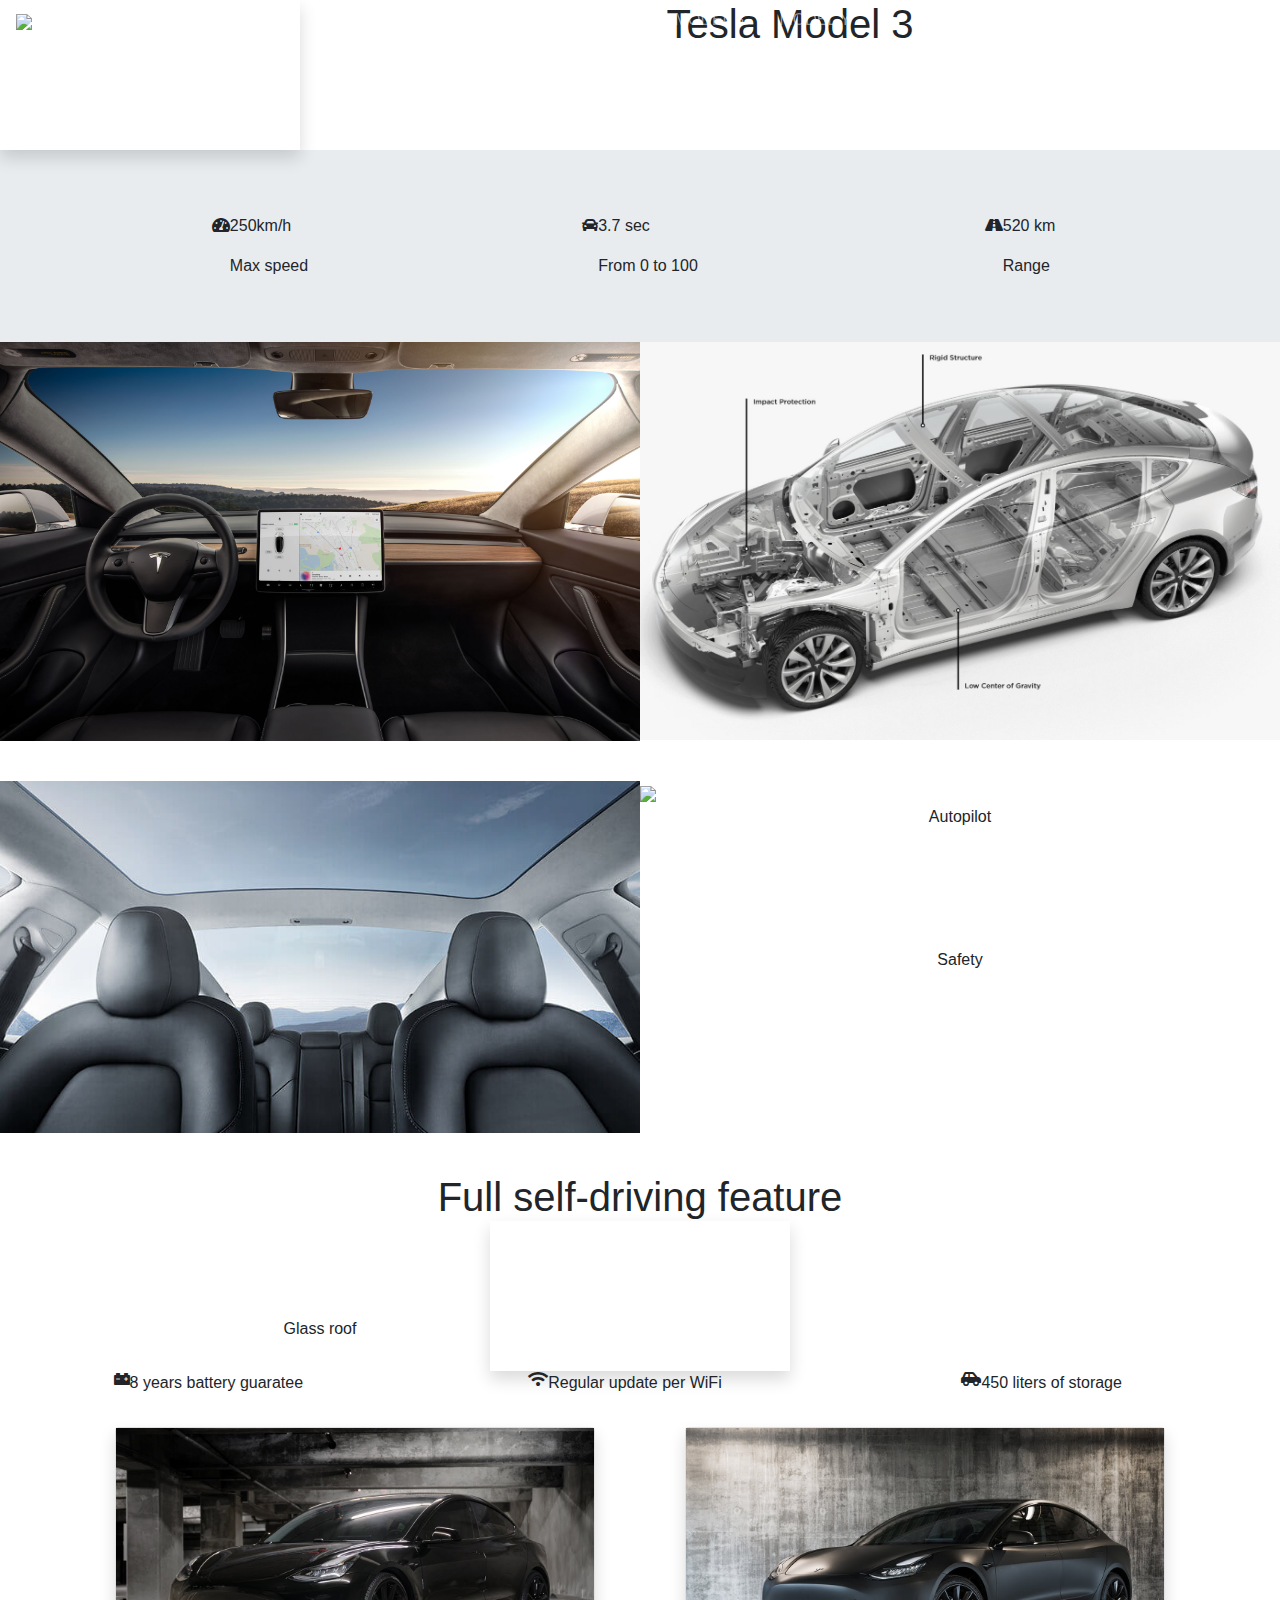
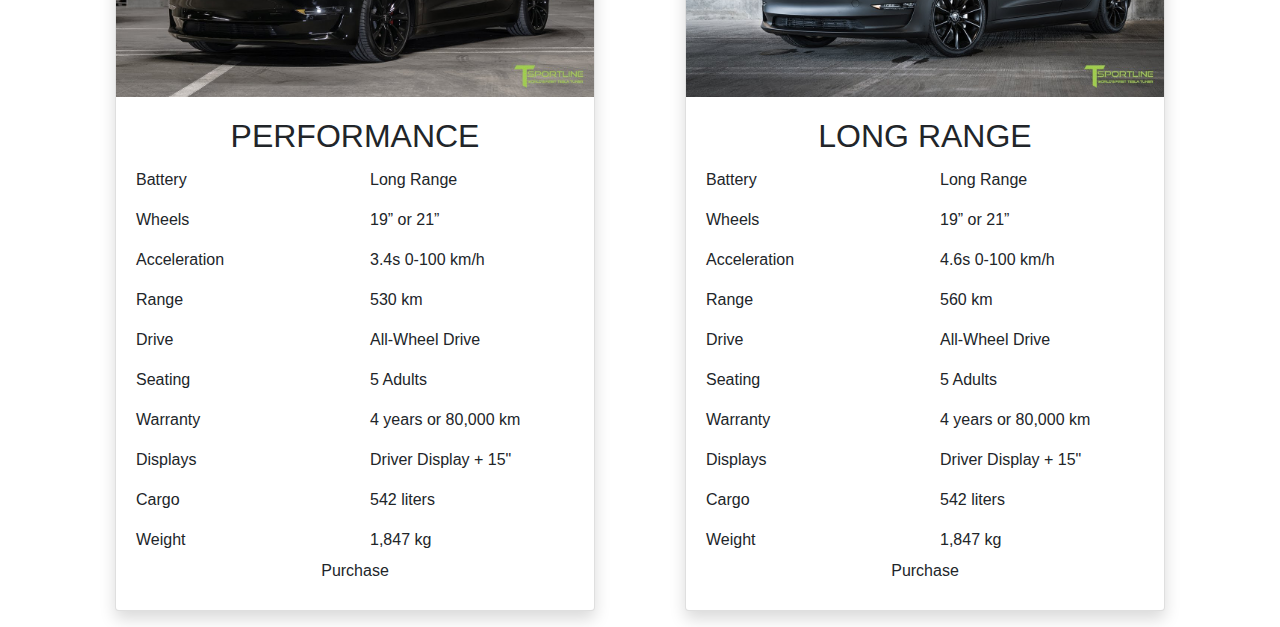
==== model3.html @ 92d35135 "Add files via upload" ====
<!DOCTYPE html>
<html>
<head>
	 <meta charset="utf-8">
    <meta name="viewport" content="width=device-width, initial-scale=1, shrink-to-fit=no">
    <!-- Bootstrap CSS -->
    <link rel="stylesheet" type="text/css" href="https://stackpath.bootstrapcdn.com/bootstrap/4.5.0/css/bootstrap.min.css">
    <link rel="stylesheet" href="https://stackpath.bootstrapcdn.com/bootstrap/4.5.0/css/bootstrap.min.css" integrity="sha384-9aIt2nRpC12Uk9gS9baDl411NQApFmC26EwAOH8WgZl5MYYxFfc+NcPb1dKGj7Sk" crossorigin="anonymous">
   
   
    <link href="https://fonts.googleapis.com/css2?family=Nunito&display=swap" rel="stylesheet">
    <link href="https://fonts.googleapis.com/css2?family=Lato&display=swap" rel="stylesheet">
	<title>Tesla Model 3</title>

	 <link rel="stylesheet" href="https://use.fontawesome.com/releases/v5.11.2/css/all.css">

	<link rel="stylesheet" type="text/css" href="model3-style.css">
</head>

<body>
<!-- Navbar -->

	<nav id="mainNavbar"class="navbar navbar-dark  scrolled navbar-expand-lg py-0 fixed-top">
		  <a href="index.html" class="navbar-brand"> <img src="https://img.icons8.com/color/48/000000/tesla-logo.png"/></a>
		  <button class="navbar-toggler" data-toggle="collapse" data-target="#navLinks" aria-label="Toggle navigation">
        <span class="navbar-toggler-icon"></span>
      </button>
      <div class="collapse navbar-collapse " id="navLinks">
      <ul class=" nav navbar-nav w-100 ">
        <li class="nav-item">
          <a href="index.html" class="nav-link">HOME </a>
        </li>
        <li class="nav-item ">
          <a href="" class="nav-link">ABOUT </a>
        </li>
      </ul>
      <ul class=" nav navbar-nav w-100 justify-content-between ">
          <li class="nav-item ">
          <a href="modelS.html" class="nav-link">MODEL S</a>
          </li>
        <li class="nav-item ">
          <a href="modelX.html" class="nav-link">MODEL X</a>
        </li>
        <li class="nav-item ">
          <a href="#" class="nav-link">MODEL 3</a>
        </li>
        <li class="nav-item ">
          <a href="modelY.html" class="nav-link">MODEL Y</a>
        </li>
    </ul>
    <ul class=" nav navbar-nav w-100 justify-content-end">
         <li class="nav-item ">
          <a href="#" class="nav-link">SIGN IN</a>
        </li>
    </ul>
    
    	</div>
		
</nav> <!-- navbar -->

<header class="d-flex justify-content-center ">
	<video id="myvideo" playsinline="playsinline" autoplay="autoplay" muted="muted" loop="loop" class="shadow ">
	    <source src="m3.mp4" type="video/mp4">
	 </video>
	 
 


<div class=" tesla-header container  h-100 d-flex justify-content-center text-center">
	 	<div class="d-flex h-100 w-100 align-items-start justify-content-center">
	 		<div >
	 			<h1 class="tesla-title m-0 rounded"> Tesla Model 3</h1>
	 		</div>
	 	</div>
	 </div>
</header>


<!-- Banner --> 
<div id="mS-banner" class="jumbotron jumbotron-fluid m-0">
  	<div class="container">
  		<div class="row ">
	  		<div class="col-xs-12 col-sm-6 col-md-4 d-flex justify-content-center mS-banner">
			   <div> <i class="fas fa-tachometer-alt"></i> </div>
			    <div class="banner-item-value">
			    	<p>250km/h</p>
			    	<span>Max speed</span>
			    </div>
	  		</div>

	  		<div class="col-xs-12 col-sm-6 col-md-4 d-flex justify-content-center mS-banner">
			   <div> <i class="fas fa-car"></i> </div>
			    <div class="banner-item-value">
			    	<p>3.7 sec</p>
			    	<span>From 0 to 100</span>
			    </div>
	  		</div>

	  		<div class="col-xs-12 col-sm-6 col-md-4 d-flex justify-content-center mS-banner">
			   <div> <i class="fas fa-road"></i> </div>
			    <div class="banner-item-value">
			    	<p>520 km</p>
			    	<span>Range</span>
			    </div>
	  		</div>
		</div>
	</div>
</div>

<!-- Photo Block -->
	<div class="photo-blog container-fluid p-0 ">
		<div class="container-fluid">
		<div class="row"> 
		<div class="photo-blog-item col-md-12 col-lg-6  p-0">
			<img class="img-fluid p-0 photoblockimage"  src="images/m3-photo-blog1.jpg">
			<p class="photo-blog-text special w-100 h-100 d-flex align-items-center justify-content-center" >15 Inch Display</p>
		</div>

		<div class=" photo-blog-item col-md-12 col-lg-6  p-0 ">
			<img class="img-fluid p-0 photoblockimage"  src="images/m3-photo-blog2.jpg">
			<p class="photo-blog-text special  w-100 h-100 d-flex align-items-center justify-content-center" >Safety</p>
		</div> 

		<div class=" photo-blog-item-third col-md-12 col-lg-6  p-0 ">
			<img class="img-fluid p-0 photoblockimage myImg "  src="images/m3-photo-blog3.jpg">
			<p class="photo-blog-text special  w-100 h-100 d-flex align-items-center justify-content-center" >Glass roof</p>
		</div>

		
		<div class="photo-blog-item-third col-md-12 col-lg-6  p-0">
			<img class="img-fluid p-0 photoblockimage"  src="https://cdn.twimlai.com/wp-content/uploads/2016/07/17172603/Tesla-Autopilot.jpg">
			<p class="photo-blog-text special d-flex align-items-center justify-content-center" >Autopilot</p>
		</div>

		</div>
	</div>
	</div>

<!-- Video -->
<div class="d-flex h-100 w-100 align-items-start justify-content-center text-center video-content"> 
	<h1 class="tesla-title  m-0">Full self-driving feature</h1>
</div>
	<div class=" video-content d-flex justify-content-center">
		<video id="my-second-video" playsinline="playsinline" autoplay="autoplay" muted="muted" loop="loop" class="shadow ">
			    <source src="autopilot.mp4" type="video/mp4">
		</video>
	</div>


<!-- Main Banner -->
<div class="main-banner ">
	<div class="container-fluid">
		<div class="row main-banner-content  w-100 ">

			<div class="col-md-4 d-flex justify-content-center p-0">
				<i class="fas fa-car-battery"></i>
				<p >8 years battery guaratee</p>
			</div>

			<div class="col-md-4 d-flex justify-content-center p-0">
				<i class="fas fa-wifi"></i>
				<p>Regular update per WiFi</p>
			</div>

			<div class="col-md-4 d-flex justify-content-center p-0">
				<i class="fas fa-car-side"></i>
				<p>450 liters of storage</p>
			</div>


		</div> 
	</div>
</div>


<div class="purchase-page">
	<div class="container">
		<div class="row">
			<div class="col-md-6 p-0 d-flex justify-content-center">
				<div class="card shadow my-3" style="width: 30rem;">
					  <img class="img-fluid"  src="images/model3.1.jpg" class="card-img-top" alt="...">
					  <div class="card-body text-center">
					    <h2 class="card-title text-center">PERFORMANCE</h2>
						    <div class="row">
						    	<div class="col-6 d-flex flex-column align-items-start card-border">
						    <p class="card-text">Battery</p>
						    <p class="card-text">Wheels</p>
						    <p class="card-text">Acceleration</p>
						    <p class="card-text">Range</p>
						    <p class="card-text">Drive</p>
						    <p class="card-text">Seating</p>
						    <p class="card-text">Warranty</p>
						     <p class="card-text">Displays</p>
						     <p class="card-text">Cargo</p>	
						     <p class="card-text">Weight</p>		
						    	</div>
						    <div class="col-6 d-flex flex-column align-items-start">
						    <p class="card-text">Long Range</p>
						    <p class="card-text">19” or 21”</p>
						    <p class="card-text">3.4s 0-100 km/h</p>
						    <p class="card-text">530 km</p>
						    <p class="card-text">All-Wheel Drive</p>
						    <p class="card-text">5 Adults</p>
						    <p class="card-text">4 years or 80,000 km </p>
						    <p class="card-text">Driver Display + 15" </p>
						    <p class="card-text">542 liters</p>
						    <p class="card-text">1,847 kg</p>
						    	</div>

						    </div>

					       <a href="#" class="btn ">Purchase</a>
					  </div>
					</div>
			</div>

			<div class="col-md-6 p-0 d-flex justify-content-center">
				<div class="card shadow my-3" style="width: 30rem;">
					  <img class="img-fluid" src="images/model3.2.jpg" class="card-img-top" alt="...">
					  <div class="card-body text-center">
					    <h2 class="card-title ">LONG RANGE</h2>
						    <div class="row">
						    	<div class="col-6 d-flex flex-column align-items-start card-border">
						    <p class="card-text">Battery</p>
						    <p class="card-text">Wheels</p>
						    <p class="card-text">Acceleration</p>
						    <p class="card-text">Range</p>
						    <p class="card-text">Drive</p>
						    <p class="card-text">Seating</p>
						    <p class="card-text">Warranty</p>
						     <p class="card-text">Displays</p>
						     <p class="card-text">Cargo</p>	
						     <p class="card-text">Weight</p>		
						    	</div>
						    <div class="col-6 d-flex flex-column align-items-start">
						    <p class="card-text">Long Range</p>
						    <p class="card-text">19” or 21”</p>
						    <p class="card-text">4.6s 0-100 km/h</p>
						    <p class="card-text">560 km</p>
						    <p class="card-text">All-Wheel Drive</p>
						    <p class="card-text">5 Adults</p>
						    <p class="card-text">4 years or 80,000 km </p>
						    <p class="card-text">Driver Display + 15" </p>
						    <p class="card-text">542 liters</p>
						    <p class="card-text">1,847 kg</p>
						    	</div>

						    </div>

					       <a href="#" class="btn ">Purchase</a>
					  </div>
					</div>


			</div>

		</div>
	</div>
</div>		


<!-- Optional JavaScript -->
    <!-- jQuery first, then Popper.js, then Bootstrap JS -->
    <script src="https://code.jquery.com/jquery-3.5.1.slim.min.js" integrity="sha384-DfXdz2htPH0lsSSs5nCTpuj/zy4C+OGpamoFVy38MVBnE+IbbVYUew+OrCXaRkfj" crossorigin="anonymous"></script>
    <script src="https://cdn.jsdelivr.net/npm/popper.js@1.16.0/dist/umd/popper.min.js" integrity="sha384-Q6E9RHvbIyZFJoft+2mJbHaEWldlvI9IOYy5n3zV9zzTtmI3UksdQRVvoxMfooAo" crossorigin="anonymous"></script>
    <script src="https://stackpath.bootstrapcdn.com/bootstrap/4.5.0/js/bootstrap.min.js" integrity="sha384-OgVRvuATP1z7JjHLkuOU7Xw704+h835Lr+6QL9UvYjZE3Ipu6Tp75j7Bh/kR0JKI" crossorigin="anonymous"></script>
</body>
</html>
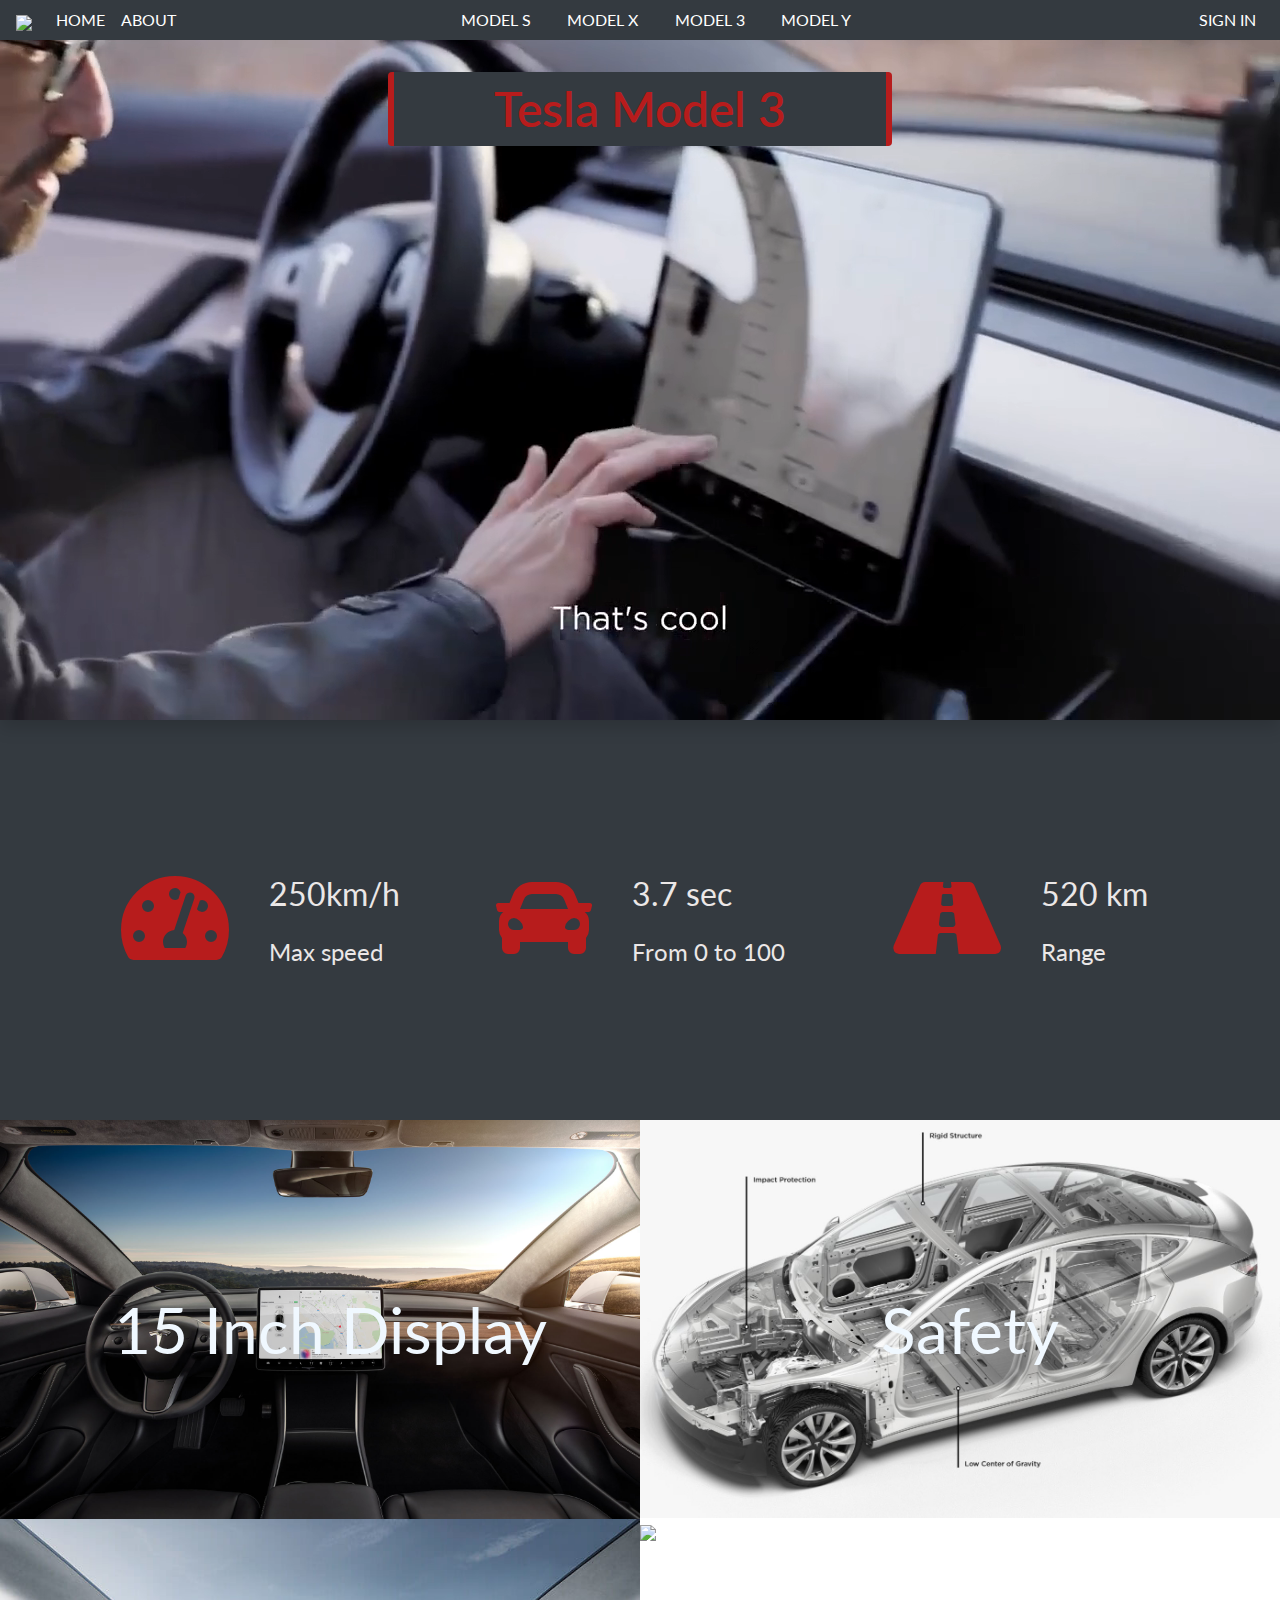
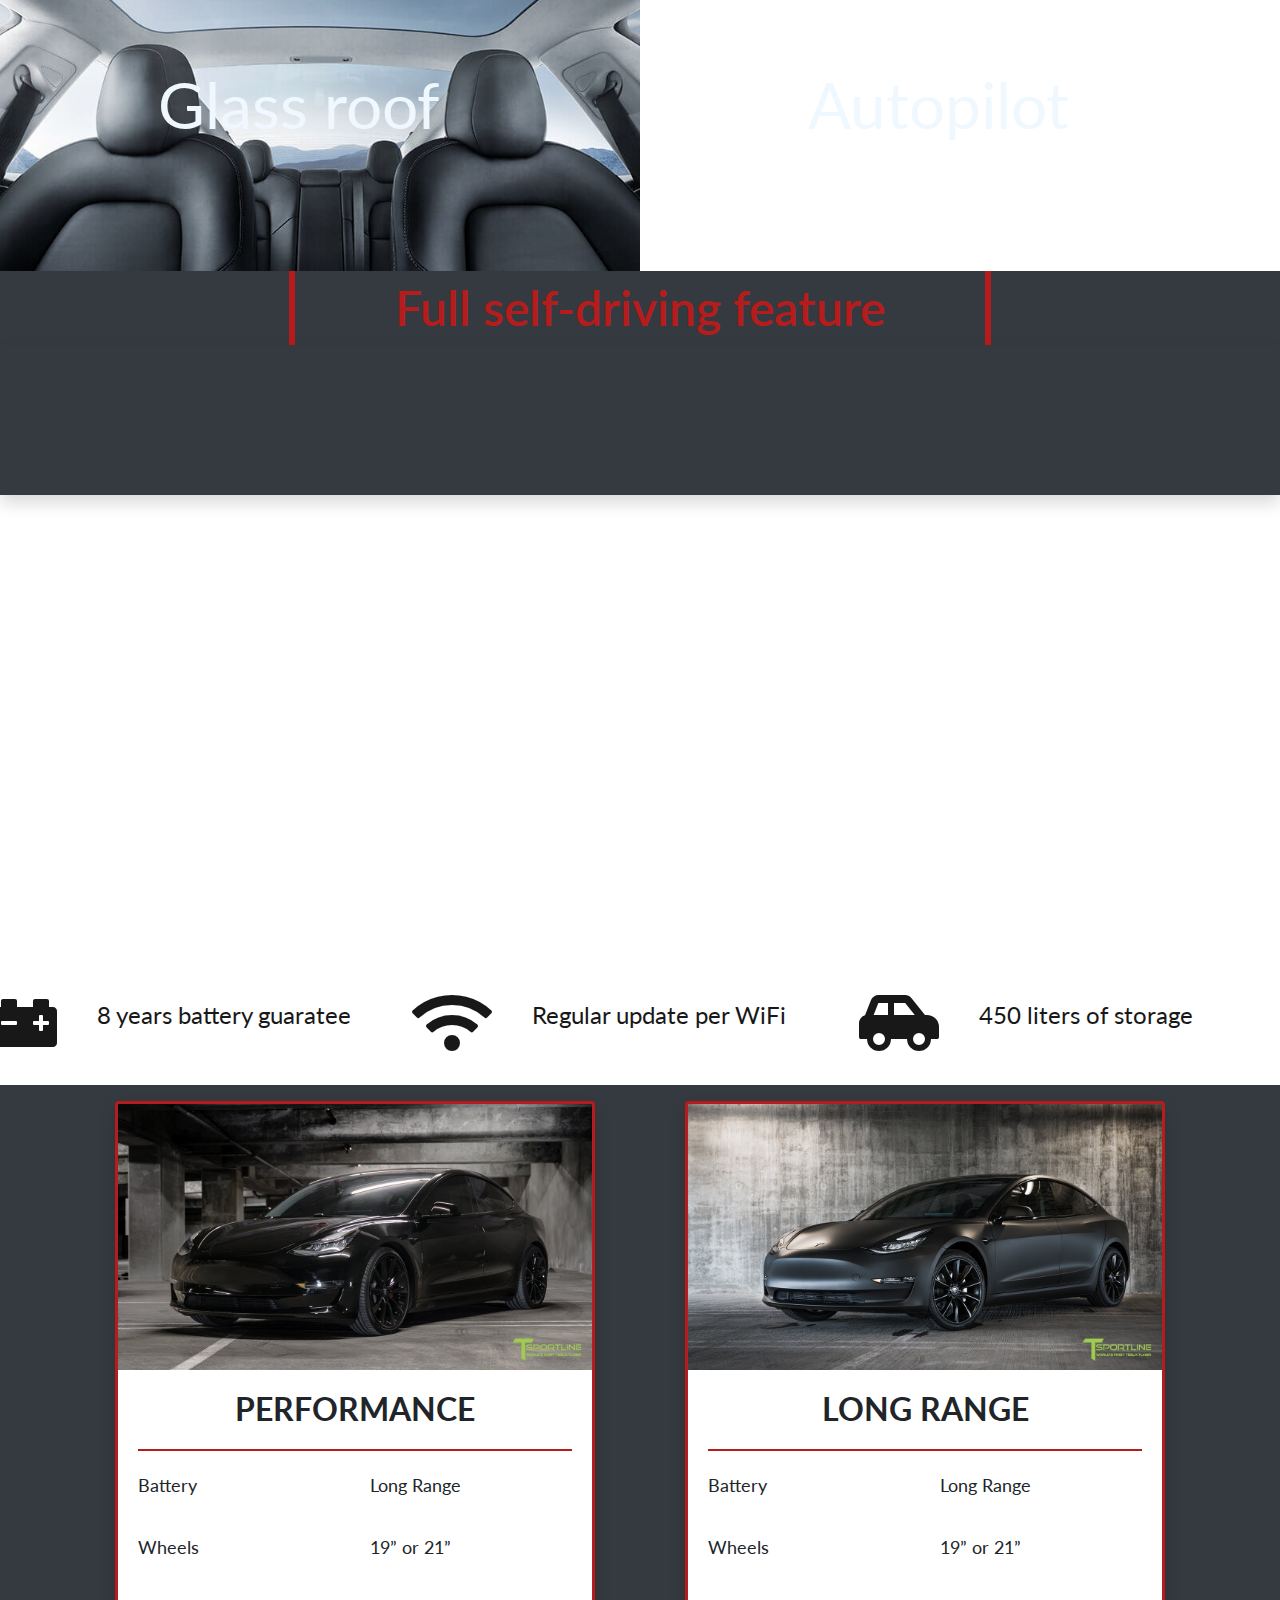
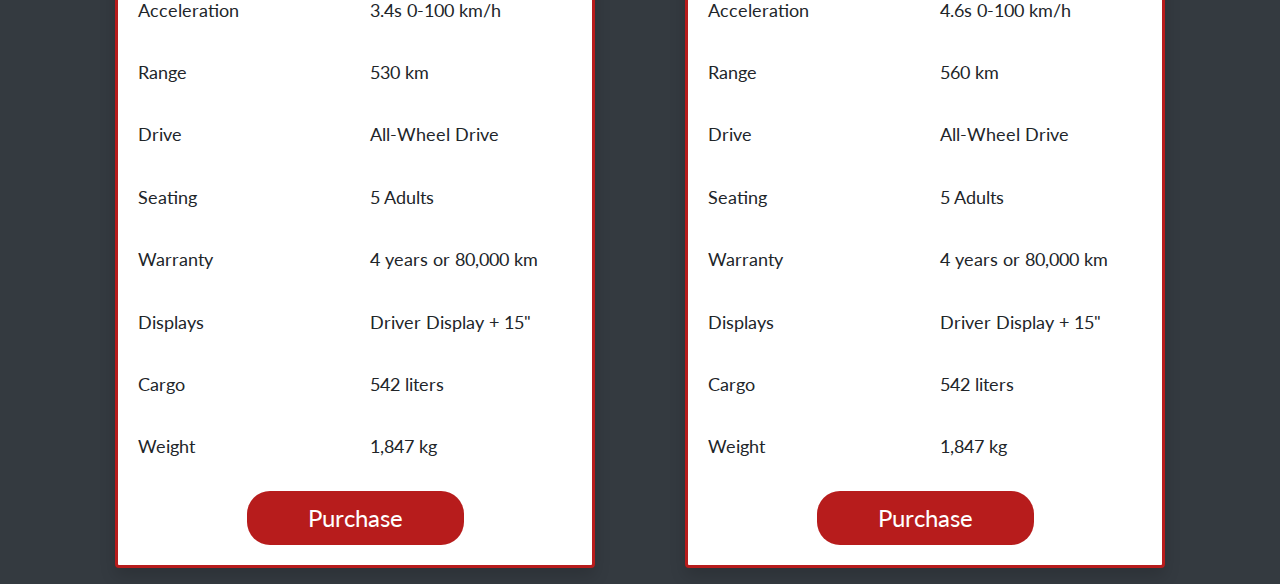
==== commit 1ae05377: "videos changed" ====
--- a/model3.html
+++ b/model3.html
@@ -142,7 +142,7 @@
 </div>
 	<div class=" video-content d-flex justify-content-center">
 		<video id="my-second-video" playsinline="playsinline" autoplay="autoplay" muted="muted" loop="loop" class="shadow ">
-			    <source src="autopilot.mp4" type="video/mp4">
+			    <source src="self-driving.mp4" type="video/mp4">
 		</video>
 	</div>
 
--- a/model3-style.css
+++ b/model3-style.css
@@ -0,0 +1,288 @@
+/* FONTS  */
+
+body{
+ font-family: 'Lato', sans-serif;
+;
+
+}
+
+
+
+@media (max-width: 992px) {  
+  .jumbotron .content h2#header-title{
+  	font-size:3rem;
+  	} /*1rem = 16px*/
+}
+ .mt-5 {
+  margin-top: 80px !important;
+}
+/*Style navbar*/
+#mainNavbar .nav-link{
+	color: white;
+	transition: linear .2s;
+}
+#mainNavbar .nav-link:hover{
+	color: #D51C1C;
+}
+
+.navbar.scrolled {
+	background-color: rgb(52,58,64);
+	transition: background 500ms;
+}
+
+/*Header*/
+#myvideo{
+	 width: 100%;
+	 height: 100%;
+}
+
+@media (max-width: 500px) {  
+  .tesla-title{
+  	font-size: 1rem !important;
+  	} 
+}
+
+header{
+	background-color: rgb(52,58,64);
+}
+
+header video{
+	position: relative;
+}
+
+.tesla-header{
+	position: absolute;
+	top: 8%;
+	z-index: 1;
+
+}
+
+.tesla-title{
+	font-size: 3rem;
+	color: #B71C1C;
+	background-color: #B71C1C ; /*logo red */
+	font-weight: 600;
+
+
+
+	background-color: #343A40;
+	padding: 8px  100px;
+
+	border-right: 6px solid #B71C1C; /*logo red */
+	border-left: 6px solid #B71C1C; /*logo red */
+
+}
+
+/*Banner*/
+#mS-banner{
+	background-color: rgb(52,58,64)	;
+	padding: 150px 0 !important;
+}
+
+@media (max-width: 575px) {  
+  .mS-banner{
+  		padding-bottom: 70px;
+	}
+}
+
+.jumbotron .fas{
+	font-size: 6rem;
+	color: #B71C1C;
+
+
+}
+.banner-item-value{
+	margin-left: 40px;
+	color: #FFFAFA;
+	opacity: 0.9;
+}
+.banner-item-value p{
+	font-size: 2rem;
+}
+.banner-item-value span{
+	font-size: 1.5rem;
+}
+
+/*Photo-blog*/
+
+.photoblockimage{
+  position: relative
+}
+.photo-blog-text{
+  position: absolute;
+  top: 10px;
+  left: 10px;
+  z-index: 1;
+
+  color: white;
+}
+
+.photo-blog .photo-blog-item{
+  overflow: hidden;
+}
+
+.photo-blog-item-third .special{
+  width: 90% !important;
+  height:100% !important;
+
+}
+
+
+.myImg {
+  display: block;
+  width: 100%;
+  height: 100%;
+}
+
+.photo-blog-text{
+  color: #F0F8FF;
+  font-size: 4rem;
+}
+
+@media (max-width: 600px) {  
+  .photo-blog-text{
+    font-size: 2rem !important;
+    } 
+}
+
+
+/*Video*/
+.videotext{
+	font-size: 3rem;
+}
+
+@media (max-width: 1310px) {  
+  #my-second-video{
+     width: 100%;
+	 height: 100%;
+    } 
+}
+
+.video-content , .tesla-title{
+	background-color: rgb(52,58,64)
+}
+
+/*Main banner*/
+.main-banner{
+  background-image: url("https://electrek.co/wp-content/uploads/sites/3/2019/12/Tesla-Model-3-Turo.jpg?quality=82&strip=all&w=1600"); 
+  background-position: center;
+  background-repeat: no-repeat;  
+  height: 590px;
+  position: relative;
+
+  color: black;
+  opacity: 0.9;
+}
+
+ .main-banner-content{
+  position: absolute;
+  bottom: 30px;
+  left: 0px;
+  z-index: 1;
+ }
+
+ 
+
+ .main-banner .fas{
+  font-size: 4rem;
+ }
+
+ .main-banner p{
+  display: flex;
+  align-items: center;
+
+  padding-left: 40px;
+
+  font-size: 1.5rem;
+
+  border-right: 2px solid white;
+  padding-right:  50px;
+ }
+
+ @media (max-width: 670px) {  
+  .main-banner-content{
+  position: absolute;
+  top: 30px;
+  left: 0;
+  z-index: 1;
+
+ 
+
+
+
+    } 
+}
+
+@media (max-width: 1010px) {  
+  .main-banner{
+ border-right: hidden;
+
+ color: white;
+
+
+
+    }  
+}
+
+@media (max-width: 670px) {  
+  .main-banner p{
+    display: flex;
+    align-items: center;
+
+     border-right: none;
+    } 
+}
+@media (max-width: 670px) {  
+  .main-banner .fas{
+    display: flex;
+    align-items: center;
+
+    } 
+}
+
+
+/*Purchase*/
+
+.purchase-page{
+  background-color: #343A40;
+}
+
+.card-text{
+  padding: 10px 0;
+  font-size: 1.1rem;
+}
+
+.card-title{
+  border-bottom: 2px solid #B71C1C;
+  padding-bottom: 20px;
+  font-weight: 700;
+}
+
+
+.card{
+  border: 3px solid #B71C1C;
+  
+}
+
+
+
+.purchase-page .btn{
+  margin-top: 20px;
+
+
+  -webkit-border-radius: 23;
+  -moz-border-radius: 23;
+  border-radius: 23px;
+  color: #ffffff;
+  font-size: 1.5rem;
+  background: #B71C1C;
+  padding: 8px 60px 8px 60px;
+  text-decoration: none;
+}
+
+
+.purchase-page .btn:hover{
+  background: #343A40;
+  color: red;
+  cursor: pointer;
+}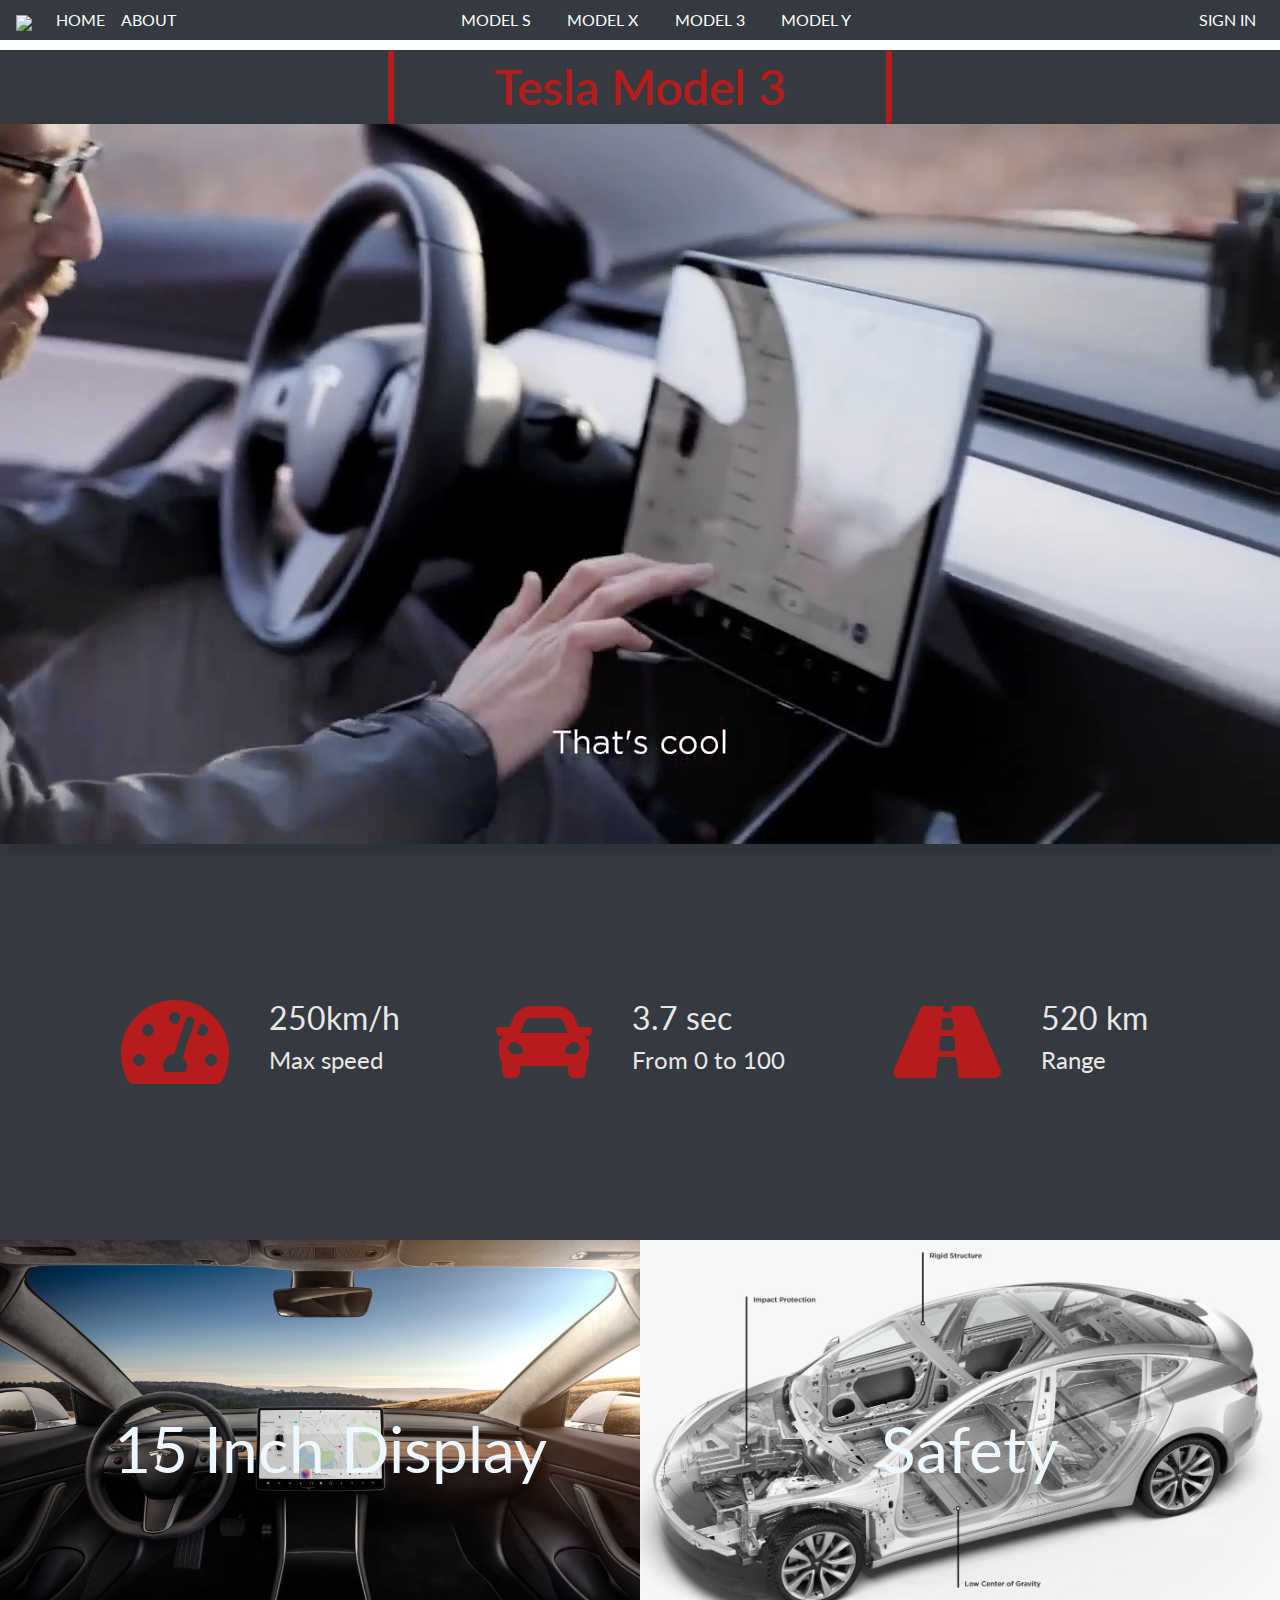
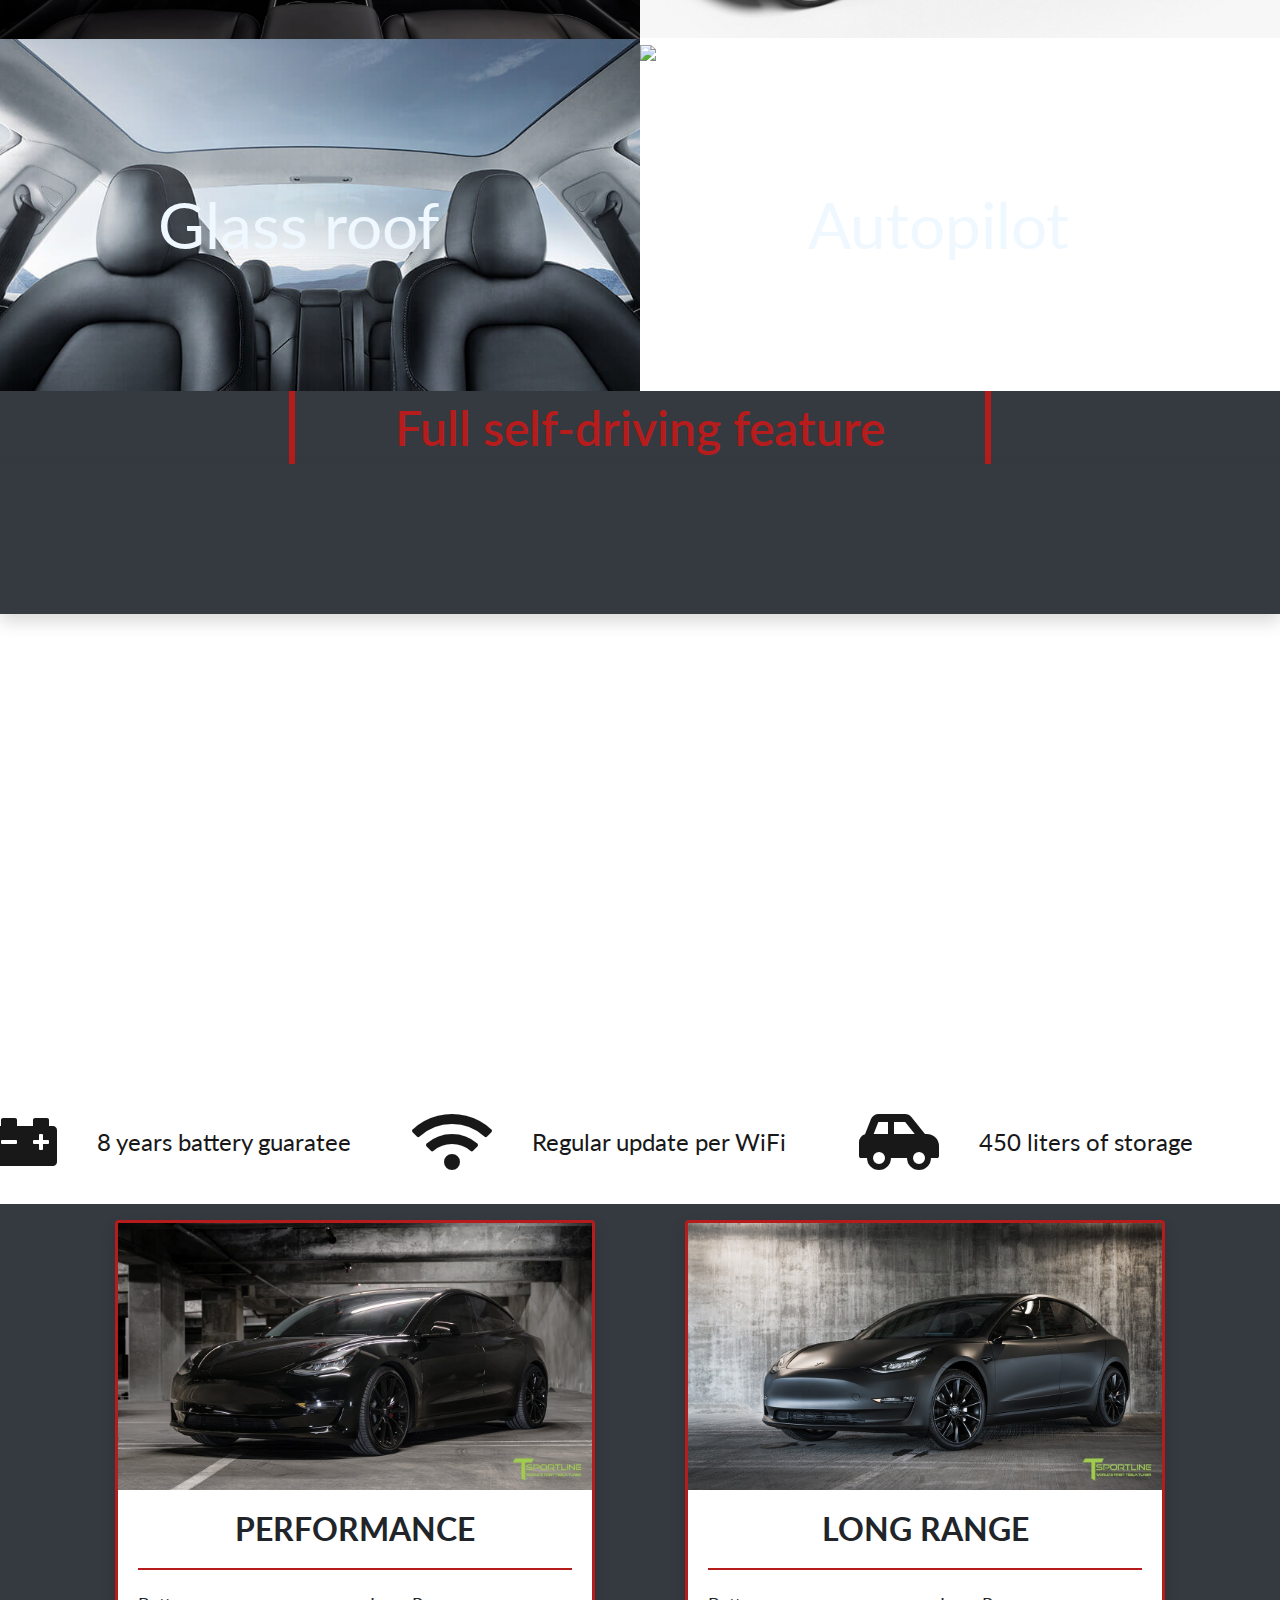
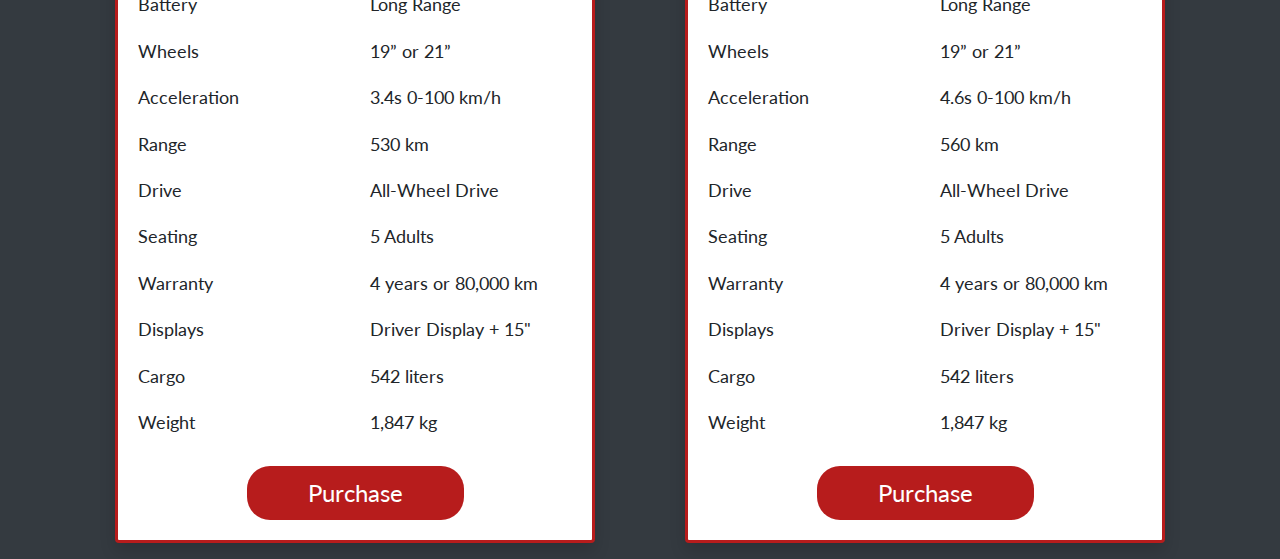
==== commit 5f9d4445: "model X,3,Y are modified" ====
--- a/model3.html
+++ b/model3.html
@@ -58,6 +58,15 @@
 		
 </nav> <!-- navbar -->
 
+<div class="w-100 title">
+	<div class=" container  h-100 d-flex justify-content-center text-center ">
+		<div class="d-flex h-100 w-100 align-items-start justify-content-center">
+			<div >
+				<h1 class="tesla-title m-0 rounded"> Tesla Model 3</h1>
+			</div>
+		</div>
+	</div>
+</div>
 <header class="d-flex justify-content-center ">
 	<video id="myvideo" playsinline="playsinline" autoplay="autoplay" muted="muted" loop="loop" class="shadow ">
 	    <source src="m3.mp4" type="video/mp4">
@@ -66,13 +75,7 @@
  
 
 
-<div class=" tesla-header container  h-100 d-flex justify-content-center text-center">
-	 	<div class="d-flex h-100 w-100 align-items-start justify-content-center">
-	 		<div >
-	 			<h1 class="tesla-title m-0 rounded"> Tesla Model 3</h1>
-	 		</div>
-	 	</div>
-	 </div>
+
 </header>
 
 
--- a/model3-style.css
+++ b/model3-style.css
@@ -1,288 +1,290 @@
 /* FONTS  */
 
 body{
- font-family: 'Lato', sans-serif;
-;
-
-}
-
-
-
-@media (max-width: 992px) {  
-  .jumbotron .content h2#header-title{
-  	font-size:3rem;
-  	} /*1rem = 16px*/
-}
- .mt-5 {
-  margin-top: 80px !important;
-}
-/*Style navbar*/
-#mainNavbar .nav-link{
-	color: white;
-	transition: linear .2s;
-}
-#mainNavbar .nav-link:hover{
-	color: #D51C1C;
-}
-
-.navbar.scrolled {
-	background-color: rgb(52,58,64);
-	transition: background 500ms;
-}
-
-/*Header*/
-#myvideo{
-	 width: 100%;
-	 height: 100%;
-}
-
-@media (max-width: 500px) {  
-  .tesla-title{
-  	font-size: 1rem !important;
-  	} 
-}
-
-header{
-	background-color: rgb(52,58,64);
-}
-
-header video{
-	position: relative;
-}
-
-.tesla-header{
-	position: absolute;
-	top: 8%;
-	z-index: 1;
-
-}
-
-.tesla-title{
-	font-size: 3rem;
-	color: #B71C1C;
-	background-color: #B71C1C ; /*logo red */
-	font-weight: 600;
-
-
-
-	background-color: #343A40;
-	padding: 8px  100px;
-
-	border-right: 6px solid #B71C1C; /*logo red */
-	border-left: 6px solid #B71C1C; /*logo red */
-
-}
-
-/*Banner*/
-#mS-banner{
-	background-color: rgb(52,58,64)	;
-	padding: 150px 0 !important;
-}
-
-@media (max-width: 575px) {  
-  .mS-banner{
-  		padding-bottom: 70px;
-	}
-}
-
-.jumbotron .fas{
-	font-size: 6rem;
-	color: #B71C1C;
-
-
-}
-.banner-item-value{
-	margin-left: 40px;
-	color: #FFFAFA;
-	opacity: 0.9;
-}
-.banner-item-value p{
-	font-size: 2rem;
-}
-.banner-item-value span{
-	font-size: 1.5rem;
-}
-
-/*Photo-blog*/
-
-.photoblockimage{
-  position: relative
-}
-.photo-blog-text{
-  position: absolute;
-  top: 10px;
-  left: 10px;
-  z-index: 1;
-
+  font-family: 'Lato', sans-serif;
+ 
+ 
+ }
+ 
+ p{
+   margin-bottom:  0 !important;
+ }
+ 
+ 
+ @media (max-width: 992px) {  
+   .jumbotron .content h2#header-title{
+     font-size:3rem;
+     } /*1rem = 16px*/
+ }
+  .mt-5 {
+   margin-top: 80px !important;
+ }
+ /*Style navbar*/
+ #mainNavbar .nav-link{
+   color: white;
+   transition: linear .2s;
+ }
+ #mainNavbar .nav-link:hover{
+   color: #D51C1C;
+ }
+ 
+ .navbar.scrolled {
+   background-color: rgb(52,58,64);
+   transition: background 500ms;
+ }
+ 
+ /* title */
+ .title{
+   margin-top: 50px;
+   background-color: #343A40;
+ }
+ 
+ /*Header*/
+ #myvideo{
+    width: 100%;
+    height: 100%;
+ }
+ 
+ @media (max-width: 500px) {  
+   .tesla-title{
+     font-size: 1.5rem !important;
+     } 
+ }
+ 
+ header{
+   background-color: rgb(52,58,64);
+ }
+ 
+ 
+ 
+ 
+ 
+ .tesla-title{
+   font-size: 3rem;
+   color: #B71C1C;
+   background-color: #B71C1C ; /*logo red */
+   font-weight: 600;
+ 
+ 
+ 
+   background-color: #343A40;
+   padding: 8px  100px;
+ 
+   border-right: 6px solid #B71C1C; /*logo red */
+   border-left: 6px solid #B71C1C; /*logo red */
+ 
+ }
+ 
+ /*Banner*/
+ #mS-banner{
+   background-color: rgb(52,58,64)	;
+   padding: 150px 0 !important;
+ }
+ 
+ @media (max-width: 575px) {  
+   .mS-banner{
+       padding-bottom: 70px;
+   }
+ }
+ 
+ .jumbotron .fas{
+   font-size: 6rem;
+   color: #B71C1C;
+ 
+ 
+ }
+ .banner-item-value{
+   margin-left: 40px;
+   color: #FFFAFA;
+   opacity: 0.9;
+ }
+ .banner-item-value p{
+   font-size: 2rem;
+ }
+ .banner-item-value span{
+   font-size: 1.5rem;
+ }
+ 
+ /*Photo-blog*/
+ 
+ .photoblockimage{
+   position: relative
+ }
+ .photo-blog-text{
+   position: absolute;
+   top: 10px;
+   left: 10px;
+   z-index: 1;
+ 
+   color: white;
+ }
+ 
+ .photo-blog .photo-blog-item{
+   overflow: hidden;
+ }
+ 
+ .photo-blog-item-third .special{
+   width: 90% !important;
+   height:100% !important;
+ 
+ }
+ 
+ 
+ .myImg {
+   display: block;
+   width: 100%;
+   height: 100%;
+ }
+ 
+ .photo-blog-text{
+   color: #F0F8FF;
+   font-size: 4rem;
+ }
+ 
+ @media (max-width: 600px) {  
+   .photo-blog-text{
+     font-size: 2rem !important;
+     } 
+ }
+ 
+ 
+ /*Video*/
+ .videotext{
+   font-size: 3rem;
+ }
+ 
+ @media (max-width: 1310px) {  
+   #my-second-video{
+      width: 100%;
+    height: 100%;
+     } 
+ }
+ 
+ .video-content , .tesla-title{
+   background-color: rgb(52,58,64)
+ }
+ 
+ /*Main banner*/
+ .main-banner{
+   background-image: url("https://electrek.co/wp-content/uploads/sites/3/2019/12/Tesla-Model-3-Turo.jpg?quality=82&strip=all&w=1600"); 
+   background-position: center;
+   background-repeat: no-repeat;  
+   height: 590px;
+   position: relative;
+ 
+   color: black;
+   opacity: 0.9;
+ }
+ 
+  .main-banner-content{
+   position: absolute;
+   bottom: 30px;
+   left: 0px;
+   z-index: 1;
+  }
+ 
+  
+ 
+  .main-banner .fas{
+   font-size: 4rem;
+  }
+ 
+  .main-banner p{
+   display: flex;
+   align-items: center;
+ 
+   padding-left: 40px;
+ 
+   font-size: 1.5rem;
+ 
+   border-right: 2px solid white;
+   padding-right:  50px;
+  }
+ 
+  @media (max-width: 670px) {  
+   .main-banner-content{
+   position: absolute;
+   top: 30px;
+   left: 0;
+   z-index: 1;
+ 
+  
+ 
+ 
+ 
+     } 
+ }
+ 
+ @media (max-width: 1010px) {  
+   .main-banner{
+  border-right: hidden;
+ 
   color: white;
-}
-
-.photo-blog .photo-blog-item{
-  overflow: hidden;
-}
-
-.photo-blog-item-third .special{
-  width: 90% !important;
-  height:100% !important;
-
-}
-
-
-.myImg {
-  display: block;
-  width: 100%;
-  height: 100%;
-}
-
-.photo-blog-text{
-  color: #F0F8FF;
-  font-size: 4rem;
-}
-
-@media (max-width: 600px) {  
-  .photo-blog-text{
-    font-size: 2rem !important;
-    } 
-}
-
-
-/*Video*/
-.videotext{
-	font-size: 3rem;
-}
-
-@media (max-width: 1310px) {  
-  #my-second-video{
-     width: 100%;
-	 height: 100%;
-    } 
-}
-
-.video-content , .tesla-title{
-	background-color: rgb(52,58,64)
-}
-
-/*Main banner*/
-.main-banner{
-  background-image: url("https://electrek.co/wp-content/uploads/sites/3/2019/12/Tesla-Model-3-Turo.jpg?quality=82&strip=all&w=1600"); 
-  background-position: center;
-  background-repeat: no-repeat;  
-  height: 590px;
-  position: relative;
-
-  color: black;
-  opacity: 0.9;
-}
-
- .main-banner-content{
-  position: absolute;
-  bottom: 30px;
-  left: 0px;
-  z-index: 1;
- }
-
- 
-
- .main-banner .fas{
-  font-size: 4rem;
- }
-
- .main-banner p{
-  display: flex;
-  align-items: center;
-
-  padding-left: 40px;
-
-  font-size: 1.5rem;
-
-  border-right: 2px solid white;
-  padding-right:  50px;
- }
-
+ 
+ 
+ 
+     }  
+ }
+ 
  @media (max-width: 670px) {  
-  .main-banner-content{
-  position: absolute;
-  top: 30px;
-  left: 0;
-  z-index: 1;
-
- 
-
-
-
-    } 
-}
-
-@media (max-width: 1010px) {  
-  .main-banner{
- border-right: hidden;
-
- color: white;
-
-
-
-    }  
-}
-
-@media (max-width: 670px) {  
-  .main-banner p{
-    display: flex;
-    align-items: center;
-
-     border-right: none;
-    } 
-}
-@media (max-width: 670px) {  
-  .main-banner .fas{
-    display: flex;
-    align-items: center;
-
-    } 
-}
-
-
-/*Purchase*/
-
-.purchase-page{
-  background-color: #343A40;
-}
-
-.card-text{
-  padding: 10px 0;
-  font-size: 1.1rem;
-}
-
-.card-title{
-  border-bottom: 2px solid #B71C1C;
-  padding-bottom: 20px;
-  font-weight: 700;
-}
-
-
-.card{
-  border: 3px solid #B71C1C;
-  
-}
-
-
-
-.purchase-page .btn{
-  margin-top: 20px;
-
-
-  -webkit-border-radius: 23;
-  -moz-border-radius: 23;
-  border-radius: 23px;
-  color: #ffffff;
-  font-size: 1.5rem;
-  background: #B71C1C;
-  padding: 8px 60px 8px 60px;
-  text-decoration: none;
-}
-
-
-.purchase-page .btn:hover{
-  background: #343A40;
-  color: red;
-  cursor: pointer;
-}+   .main-banner p{
+     display: flex;
+     align-items: center;
+ 
+      border-right: none;
+     } 
+ }
+ @media (max-width: 670px) {  
+   .main-banner .fas{
+     display: flex;
+     align-items: center;
+ 
+     } 
+ }
+ 
+ 
+ /*Purchase*/
+ 
+ .purchase-page{
+   background-color: #343A40;
+ }
+ 
+ .card-text{
+   padding: 10px 0;
+   font-size: 1.1rem;
+ }
+ 
+ .card-title{
+   border-bottom: 2px solid #B71C1C;
+   padding-bottom: 20px;
+   font-weight: 700;
+ }
+ 
+ 
+ .card{
+   border: 3px solid #B71C1C;
+   
+ }
+ 
+ 
+ 
+ .purchase-page .btn{
+   margin-top: 20px;
+ 
+ 
+   -webkit-border-radius: 23;
+   -moz-border-radius: 23;
+   border-radius: 23px;
+   color: #ffffff;
+   font-size: 1.5rem;
+   background: #B71C1C;
+   padding: 8px 60px 8px 60px;
+   text-decoration: none;
+ }
+ 
+ 
+ .purchase-page .btn:hover{
+   background: #343A40;
+   color: red;
+   cursor: pointer;
+ }